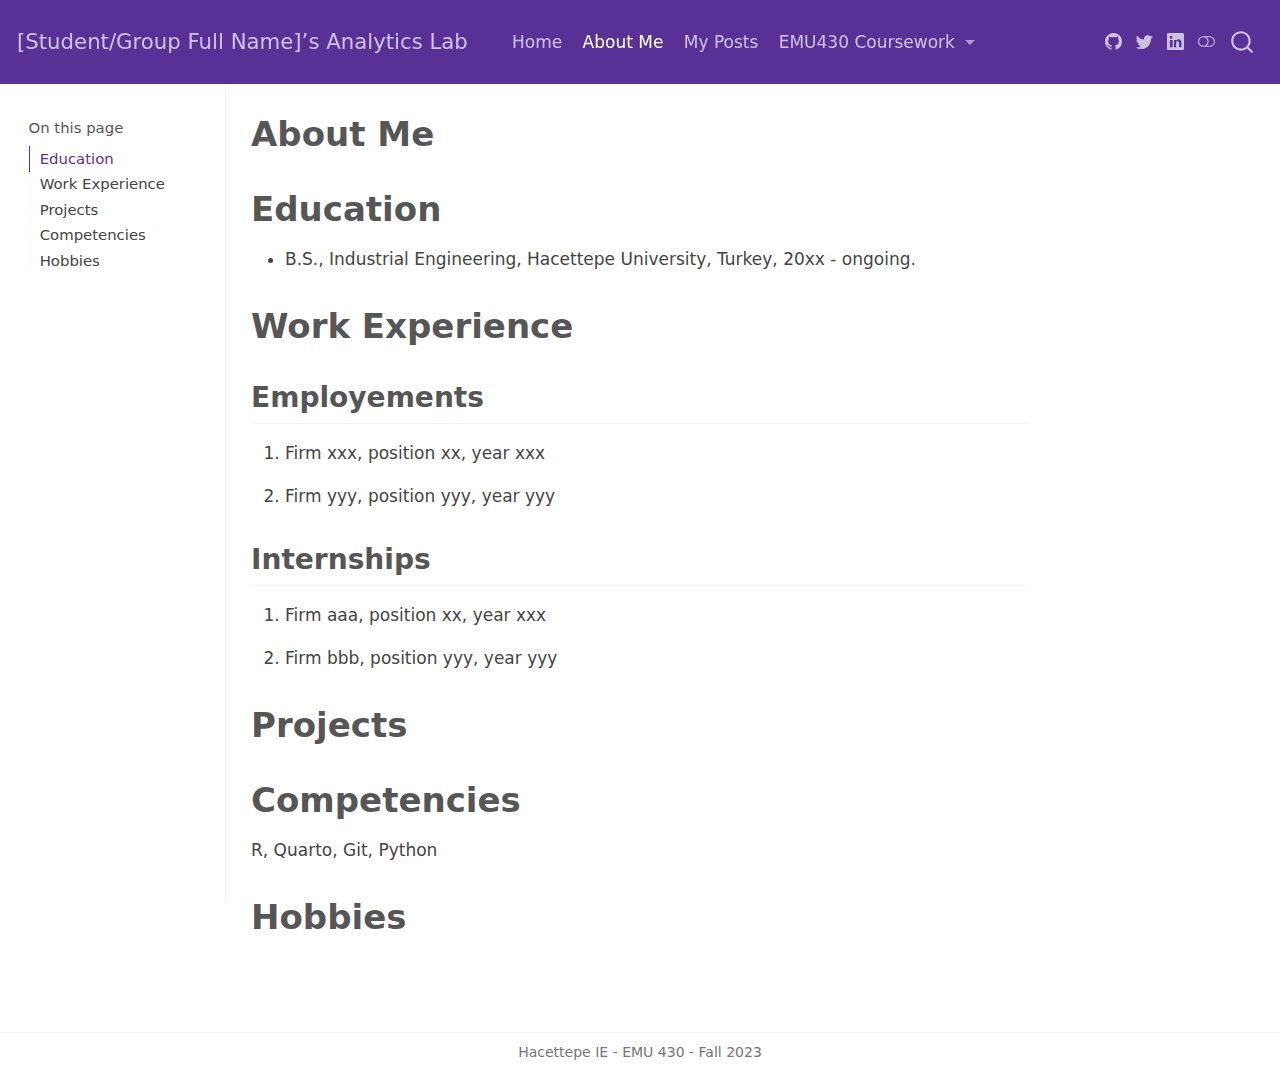
==== docs/about.html @ af033f76 "Initial commit" ====
<!DOCTYPE html>
<html xmlns="http://www.w3.org/1999/xhtml" lang="en" xml:lang="en"><head>

<meta charset="utf-8">
<meta name="generator" content="quarto-1.3.450">

<meta name="viewport" content="width=device-width, initial-scale=1.0, user-scalable=yes">


<title>[Student/Group Full Name]’s Analytics Lab - About Me</title>
<style>
code{white-space: pre-wrap;}
span.smallcaps{font-variant: small-caps;}
div.columns{display: flex; gap: min(4vw, 1.5em);}
div.column{flex: auto; overflow-x: auto;}
div.hanging-indent{margin-left: 1.5em; text-indent: -1.5em;}
ul.task-list{list-style: none;}
ul.task-list li input[type="checkbox"] {
  width: 0.8em;
  margin: 0 0.8em 0.2em -1em; /* quarto-specific, see https://github.com/quarto-dev/quarto-cli/issues/4556 */ 
  vertical-align: middle;
}
</style>


<script src="site_libs/quarto-nav/quarto-nav.js"></script>
<script src="site_libs/quarto-nav/headroom.min.js"></script>
<script src="site_libs/clipboard/clipboard.min.js"></script>
<script src="site_libs/quarto-search/autocomplete.umd.js"></script>
<script src="site_libs/quarto-search/fuse.min.js"></script>
<script src="site_libs/quarto-search/quarto-search.js"></script>
<meta name="quarto:offset" content="./">
<script src="site_libs/quarto-html/quarto.js"></script>
<script src="site_libs/quarto-html/popper.min.js"></script>
<script src="site_libs/quarto-html/tippy.umd.min.js"></script>
<script src="site_libs/quarto-html/anchor.min.js"></script>
<link href="site_libs/quarto-html/tippy.css" rel="stylesheet">
<link href="site_libs/quarto-html/quarto-syntax-highlighting.css" rel="stylesheet" class="quarto-color-scheme" id="quarto-text-highlighting-styles">
<link href="site_libs/quarto-html/quarto-syntax-highlighting-dark.css" rel="prefetch" class="quarto-color-scheme quarto-color-alternate" id="quarto-text-highlighting-styles">
<script src="site_libs/bootstrap/bootstrap.min.js"></script>
<link href="site_libs/bootstrap/bootstrap-icons.css" rel="stylesheet">
<link href="site_libs/bootstrap/bootstrap.min.css" rel="stylesheet" class="quarto-color-scheme" id="quarto-bootstrap" data-mode="light">
<link href="site_libs/bootstrap/bootstrap-dark.min.css" rel="prefetch" class="quarto-color-scheme quarto-color-alternate" id="quarto-bootstrap" data-mode="dark">
<script id="quarto-search-options" type="application/json">{
  "location": "navbar",
  "copy-button": false,
  "collapse-after": 3,
  "panel-placement": "end",
  "type": "overlay",
  "limit": 20,
  "language": {
    "search-no-results-text": "No results",
    "search-matching-documents-text": "matching documents",
    "search-copy-link-title": "Copy link to search",
    "search-hide-matches-text": "Hide additional matches",
    "search-more-match-text": "more match in this document",
    "search-more-matches-text": "more matches in this document",
    "search-clear-button-title": "Clear",
    "search-detached-cancel-button-title": "Cancel",
    "search-submit-button-title": "Submit",
    "search-label": "Search"
  }
}</script>


<link rel="stylesheet" href="styles.css">
</head>

<body class="docked nav-fixed">

<div id="quarto-search-results"></div>
  <header id="quarto-header" class="headroom fixed-top">
    <nav class="navbar navbar-expand-lg navbar-dark ">
      <div class="navbar-container container-fluid">
      <div class="navbar-brand-container">
    <a class="navbar-brand" href="./index.html">
    <span class="navbar-title">[Student/Group Full Name]’s Analytics Lab</span>
    </a>
  </div>
            <div id="quarto-search" class="" title="Search"></div>
          <button class="navbar-toggler" type="button" data-bs-toggle="collapse" data-bs-target="#navbarCollapse" aria-controls="navbarCollapse" aria-expanded="false" aria-label="Toggle navigation" onclick="if (window.quartoToggleHeadroom) { window.quartoToggleHeadroom(); }">
  <span class="navbar-toggler-icon"></span>
</button>
          <div class="collapse navbar-collapse" id="navbarCollapse">
            <ul class="navbar-nav navbar-nav-scroll me-auto">
  <li class="nav-item">
    <a class="nav-link" href="./index.html" rel="" target="">
 <span class="menu-text">Home</span></a>
  </li>  
  <li class="nav-item">
    <a class="nav-link active" href="./about.html" rel="" target="" aria-current="page">
 <span class="menu-text">About Me</span></a>
  </li>  
  <li class="nav-item">
    <a class="nav-link" href="./posts.html" rel="" target="">
 <span class="menu-text">My Posts</span></a>
  </li>  
  <li class="nav-item dropdown ">
    <a class="nav-link dropdown-toggle" href="#" id="nav-menu-emu430-coursework" role="button" data-bs-toggle="dropdown" aria-expanded="false" rel="" target="">
 <span class="menu-text">EMU430 Coursework</span>
    </a>
    <ul class="dropdown-menu" aria-labelledby="nav-menu-emu430-coursework">    
        <li>
    <a class="dropdown-item" href="./assignments.html" rel="" target="">
 <span class="dropdown-text">Assignments</span></a>
  </li>  
        <li>
    <a class="dropdown-item" href="./project.html" rel="" target="">
 <span class="dropdown-text">Project</span></a>
  </li>  
    </ul>
  </li>
</ul>
            <div class="quarto-navbar-tools ms-auto tools-wide">
    <a href="https://twitter.com" rel="" title="" class="quarto-navigation-tool px-1" aria-label=""><i class="bi bi-github"></i></a>
    <a href="https://twitter.com" rel="" title="" class="quarto-navigation-tool px-1" aria-label=""><i class="bi bi-twitter"></i></a>
    <a href="https://linkedin.com" rel="" title="" class="quarto-navigation-tool px-1" aria-label=""><i class="bi bi-linkedin"></i></a>
  <a href="" class="quarto-color-scheme-toggle quarto-navigation-tool  px-1" onclick="window.quartoToggleColorScheme(); return false;" title="Toggle dark mode"><i class="bi"></i></a>
</div>
          </div> <!-- /navcollapse -->
      </div> <!-- /container-fluid -->
    </nav>
</header>
<!-- content -->
<div id="quarto-content" class="quarto-container page-columns page-rows-contents page-layout-article page-navbar">
<!-- sidebar -->
  <nav id="quarto-sidebar" class="sidebar collapse collapse-horizontal sidebar-navigation docked overflow-auto">
    <nav id="TOC" role="doc-toc" class="toc-active">
    <h2 id="toc-title">On this page</h2>
   
  <ul>
  <li><a href="#education" id="toc-education" class="nav-link active" data-scroll-target="#education">Education</a></li>
  <li><a href="#work-experience" id="toc-work-experience" class="nav-link" data-scroll-target="#work-experience">Work Experience</a>
  <ul class="collapse">
  <li><a href="#employements" id="toc-employements" class="nav-link" data-scroll-target="#employements">Employements</a></li>
  <li><a href="#internships" id="toc-internships" class="nav-link" data-scroll-target="#internships">Internships</a></li>
  </ul></li>
  <li><a href="#projects" id="toc-projects" class="nav-link" data-scroll-target="#projects">Projects</a></li>
  <li><a href="#competencies" id="toc-competencies" class="nav-link" data-scroll-target="#competencies">Competencies</a></li>
  <li><a href="#hobbies" id="toc-hobbies" class="nav-link" data-scroll-target="#hobbies">Hobbies</a></li>
  </ul>
</nav>
</nav>
<div id="quarto-sidebar-glass" data-bs-toggle="collapse" data-bs-target="#quarto-sidebar,#quarto-sidebar-glass"></div>
<!-- margin-sidebar -->
    <div id="quarto-margin-sidebar" class="sidebar margin-sidebar">
    </div>
<!-- main -->
<main class="content" id="quarto-document-content">

<header id="title-block-header" class="quarto-title-block default">
<div class="quarto-title">
<h1 class="title">About Me</h1>
</div>



<div class="quarto-title-meta">

    
  
    
  </div>
  

</header>

<section id="education" class="level1">
<h1>Education</h1>
<ul>
<li>B.S., Industrial Engineering, Hacettepe University, Turkey, 20xx - ongoing.</li>
</ul>
</section>
<section id="work-experience" class="level1">
<h1>Work Experience</h1>
<section id="employements" class="level2">
<h2 class="anchored" data-anchor-id="employements">Employements</h2>
<ol type="1">
<li><p>Firm xxx, position xx, year xxx</p></li>
<li><p>Firm yyy, position yyy, year yyy</p></li>
</ol>
</section>
<section id="internships" class="level2">
<h2 class="anchored" data-anchor-id="internships">Internships</h2>
<ol type="1">
<li><p>Firm aaa, position xx, year xxx</p></li>
<li><p>Firm bbb, position yyy, year yyy</p></li>
</ol>
</section>
</section>
<section id="projects" class="level1">
<h1>Projects</h1>
</section>
<section id="competencies" class="level1">
<h1>Competencies</h1>
<p>R, Quarto, Git, Python</p>
</section>
<section id="hobbies" class="level1">
<h1>Hobbies</h1>


</section>

<a onclick="window.scrollTo(0, 0); return false;" role="button" id="quarto-back-to-top"><i class="bi bi-arrow-up"></i> Back to top</a></main> <!-- /main -->
<script id="quarto-html-after-body" type="application/javascript">
window.document.addEventListener("DOMContentLoaded", function (event) {
  const toggleBodyColorMode = (bsSheetEl) => {
    const mode = bsSheetEl.getAttribute("data-mode");
    const bodyEl = window.document.querySelector("body");
    if (mode === "dark") {
      bodyEl.classList.add("quarto-dark");
      bodyEl.classList.remove("quarto-light");
    } else {
      bodyEl.classList.add("quarto-light");
      bodyEl.classList.remove("quarto-dark");
    }
  }
  const toggleBodyColorPrimary = () => {
    const bsSheetEl = window.document.querySelector("link#quarto-bootstrap");
    if (bsSheetEl) {
      toggleBodyColorMode(bsSheetEl);
    }
  }
  toggleBodyColorPrimary();  
  const disableStylesheet = (stylesheets) => {
    for (let i=0; i < stylesheets.length; i++) {
      const stylesheet = stylesheets[i];
      stylesheet.rel = 'prefetch';
    }
  }
  const enableStylesheet = (stylesheets) => {
    for (let i=0; i < stylesheets.length; i++) {
      const stylesheet = stylesheets[i];
      stylesheet.rel = 'stylesheet';
    }
  }
  const manageTransitions = (selector, allowTransitions) => {
    const els = window.document.querySelectorAll(selector);
    for (let i=0; i < els.length; i++) {
      const el = els[i];
      if (allowTransitions) {
        el.classList.remove('notransition');
      } else {
        el.classList.add('notransition');
      }
    }
  }
  const toggleColorMode = (alternate) => {
    // Switch the stylesheets
    const alternateStylesheets = window.document.querySelectorAll('link.quarto-color-scheme.quarto-color-alternate');
    manageTransitions('#quarto-margin-sidebar .nav-link', false);
    if (alternate) {
      enableStylesheet(alternateStylesheets);
      for (const sheetNode of alternateStylesheets) {
        if (sheetNode.id === "quarto-bootstrap") {
          toggleBodyColorMode(sheetNode);
        }
      }
    } else {
      disableStylesheet(alternateStylesheets);
      toggleBodyColorPrimary();
    }
    manageTransitions('#quarto-margin-sidebar .nav-link', true);
    // Switch the toggles
    const toggles = window.document.querySelectorAll('.quarto-color-scheme-toggle');
    for (let i=0; i < toggles.length; i++) {
      const toggle = toggles[i];
      if (toggle) {
        if (alternate) {
          toggle.classList.add("alternate");     
        } else {
          toggle.classList.remove("alternate");
        }
      }
    }
    // Hack to workaround the fact that safari doesn't
    // properly recolor the scrollbar when toggling (#1455)
    if (navigator.userAgent.indexOf('Safari') > 0 && navigator.userAgent.indexOf('Chrome') == -1) {
      manageTransitions("body", false);
      window.scrollTo(0, 1);
      setTimeout(() => {
        window.scrollTo(0, 0);
        manageTransitions("body", true);
      }, 40);  
    }
  }
  const isFileUrl = () => { 
    return window.location.protocol === 'file:';
  }
  const hasAlternateSentinel = () => {  
    let styleSentinel = getColorSchemeSentinel();
    if (styleSentinel !== null) {
      return styleSentinel === "alternate";
    } else {
      return false;
    }
  }
  const setStyleSentinel = (alternate) => {
    const value = alternate ? "alternate" : "default";
    if (!isFileUrl()) {
      window.localStorage.setItem("quarto-color-scheme", value);
    } else {
      localAlternateSentinel = value;
    }
  }
  const getColorSchemeSentinel = () => {
    if (!isFileUrl()) {
      const storageValue = window.localStorage.getItem("quarto-color-scheme");
      return storageValue != null ? storageValue : localAlternateSentinel;
    } else {
      return localAlternateSentinel;
    }
  }
  let localAlternateSentinel = 'default';
  // Dark / light mode switch
  window.quartoToggleColorScheme = () => {
    // Read the current dark / light value 
    let toAlternate = !hasAlternateSentinel();
    toggleColorMode(toAlternate);
    setStyleSentinel(toAlternate);
  };
  // Ensure there is a toggle, if there isn't float one in the top right
  if (window.document.querySelector('.quarto-color-scheme-toggle') === null) {
    const a = window.document.createElement('a');
    a.classList.add('top-right');
    a.classList.add('quarto-color-scheme-toggle');
    a.href = "";
    a.onclick = function() { try { window.quartoToggleColorScheme(); } catch {} return false; };
    const i = window.document.createElement("i");
    i.classList.add('bi');
    a.appendChild(i);
    window.document.body.appendChild(a);
  }
  // Switch to dark mode if need be
  if (hasAlternateSentinel()) {
    toggleColorMode(true);
  } else {
    toggleColorMode(false);
  }
  const icon = "";
  const anchorJS = new window.AnchorJS();
  anchorJS.options = {
    placement: 'right',
    icon: icon
  };
  anchorJS.add('.anchored');
  const isCodeAnnotation = (el) => {
    for (const clz of el.classList) {
      if (clz.startsWith('code-annotation-')) {                     
        return true;
      }
    }
    return false;
  }
  const clipboard = new window.ClipboardJS('.code-copy-button', {
    text: function(trigger) {
      const codeEl = trigger.previousElementSibling.cloneNode(true);
      for (const childEl of codeEl.children) {
        if (isCodeAnnotation(childEl)) {
          childEl.remove();
        }
      }
      return codeEl.innerText;
    }
  });
  clipboard.on('success', function(e) {
    // button target
    const button = e.trigger;
    // don't keep focus
    button.blur();
    // flash "checked"
    button.classList.add('code-copy-button-checked');
    var currentTitle = button.getAttribute("title");
    button.setAttribute("title", "Copied!");
    let tooltip;
    if (window.bootstrap) {
      button.setAttribute("data-bs-toggle", "tooltip");
      button.setAttribute("data-bs-placement", "left");
      button.setAttribute("data-bs-title", "Copied!");
      tooltip = new bootstrap.Tooltip(button, 
        { trigger: "manual", 
          customClass: "code-copy-button-tooltip",
          offset: [0, -8]});
      tooltip.show();    
    }
    setTimeout(function() {
      if (tooltip) {
        tooltip.hide();
        button.removeAttribute("data-bs-title");
        button.removeAttribute("data-bs-toggle");
        button.removeAttribute("data-bs-placement");
      }
      button.setAttribute("title", currentTitle);
      button.classList.remove('code-copy-button-checked');
    }, 1000);
    // clear code selection
    e.clearSelection();
  });
  function tippyHover(el, contentFn) {
    const config = {
      allowHTML: true,
      content: contentFn,
      maxWidth: 500,
      delay: 100,
      arrow: false,
      appendTo: function(el) {
          return el.parentElement;
      },
      interactive: true,
      interactiveBorder: 10,
      theme: 'quarto',
      placement: 'bottom-start'
    };
    window.tippy(el, config); 
  }
  const noterefs = window.document.querySelectorAll('a[role="doc-noteref"]');
  for (var i=0; i<noterefs.length; i++) {
    const ref = noterefs[i];
    tippyHover(ref, function() {
      // use id or data attribute instead here
      let href = ref.getAttribute('data-footnote-href') || ref.getAttribute('href');
      try { href = new URL(href).hash; } catch {}
      const id = href.replace(/^#\/?/, "");
      const note = window.document.getElementById(id);
      return note.innerHTML;
    });
  }
      let selectedAnnoteEl;
      const selectorForAnnotation = ( cell, annotation) => {
        let cellAttr = 'data-code-cell="' + cell + '"';
        let lineAttr = 'data-code-annotation="' +  annotation + '"';
        const selector = 'span[' + cellAttr + '][' + lineAttr + ']';
        return selector;
      }
      const selectCodeLines = (annoteEl) => {
        const doc = window.document;
        const targetCell = annoteEl.getAttribute("data-target-cell");
        const targetAnnotation = annoteEl.getAttribute("data-target-annotation");
        const annoteSpan = window.document.querySelector(selectorForAnnotation(targetCell, targetAnnotation));
        const lines = annoteSpan.getAttribute("data-code-lines").split(",");
        const lineIds = lines.map((line) => {
          return targetCell + "-" + line;
        })
        let top = null;
        let height = null;
        let parent = null;
        if (lineIds.length > 0) {
            //compute the position of the single el (top and bottom and make a div)
            const el = window.document.getElementById(lineIds[0]);
            top = el.offsetTop;
            height = el.offsetHeight;
            parent = el.parentElement.parentElement;
          if (lineIds.length > 1) {
            const lastEl = window.document.getElementById(lineIds[lineIds.length - 1]);
            const bottom = lastEl.offsetTop + lastEl.offsetHeight;
            height = bottom - top;
          }
          if (top !== null && height !== null && parent !== null) {
            // cook up a div (if necessary) and position it 
            let div = window.document.getElementById("code-annotation-line-highlight");
            if (div === null) {
              div = window.document.createElement("div");
              div.setAttribute("id", "code-annotation-line-highlight");
              div.style.position = 'absolute';
              parent.appendChild(div);
            }
            div.style.top = top - 2 + "px";
            div.style.height = height + 4 + "px";
            let gutterDiv = window.document.getElementById("code-annotation-line-highlight-gutter");
            if (gutterDiv === null) {
              gutterDiv = window.document.createElement("div");
              gutterDiv.setAttribute("id", "code-annotation-line-highlight-gutter");
              gutterDiv.style.position = 'absolute';
              const codeCell = window.document.getElementById(targetCell);
              const gutter = codeCell.querySelector('.code-annotation-gutter');
              gutter.appendChild(gutterDiv);
            }
            gutterDiv.style.top = top - 2 + "px";
            gutterDiv.style.height = height + 4 + "px";
          }
          selectedAnnoteEl = annoteEl;
        }
      };
      const unselectCodeLines = () => {
        const elementsIds = ["code-annotation-line-highlight", "code-annotation-line-highlight-gutter"];
        elementsIds.forEach((elId) => {
          const div = window.document.getElementById(elId);
          if (div) {
            div.remove();
          }
        });
        selectedAnnoteEl = undefined;
      };
      // Attach click handler to the DT
      const annoteDls = window.document.querySelectorAll('dt[data-target-cell]');
      for (const annoteDlNode of annoteDls) {
        annoteDlNode.addEventListener('click', (event) => {
          const clickedEl = event.target;
          if (clickedEl !== selectedAnnoteEl) {
            unselectCodeLines();
            const activeEl = window.document.querySelector('dt[data-target-cell].code-annotation-active');
            if (activeEl) {
              activeEl.classList.remove('code-annotation-active');
            }
            selectCodeLines(clickedEl);
            clickedEl.classList.add('code-annotation-active');
          } else {
            // Unselect the line
            unselectCodeLines();
            clickedEl.classList.remove('code-annotation-active');
          }
        });
      }
  const findCites = (el) => {
    const parentEl = el.parentElement;
    if (parentEl) {
      const cites = parentEl.dataset.cites;
      if (cites) {
        return {
          el,
          cites: cites.split(' ')
        };
      } else {
        return findCites(el.parentElement)
      }
    } else {
      return undefined;
    }
  };
  var bibliorefs = window.document.querySelectorAll('a[role="doc-biblioref"]');
  for (var i=0; i<bibliorefs.length; i++) {
    const ref = bibliorefs[i];
    const citeInfo = findCites(ref);
    if (citeInfo) {
      tippyHover(citeInfo.el, function() {
        var popup = window.document.createElement('div');
        citeInfo.cites.forEach(function(cite) {
          var citeDiv = window.document.createElement('div');
          citeDiv.classList.add('hanging-indent');
          citeDiv.classList.add('csl-entry');
          var biblioDiv = window.document.getElementById('ref-' + cite);
          if (biblioDiv) {
            citeDiv.innerHTML = biblioDiv.innerHTML;
          }
          popup.appendChild(citeDiv);
        });
        return popup.innerHTML;
      });
    }
  }
});
</script>
</div> <!-- /content -->
<footer class="footer">
  <div class="nav-footer">
    <div class="nav-footer-left">
      &nbsp;
    </div>   
    <div class="nav-footer-center">Hacettepe IE - EMU 430 - Fall 2023</div>
    <div class="nav-footer-right">
      &nbsp;
    </div>
  </div>
</footer>



</body></html>
---- docs/site_libs/quarto-html/tippy.css ----
.tippy-box[data-animation=fade][data-state=hidden]{opacity:0}[data-tippy-root]{max-width:calc(100vw - 10px)}.tippy-box{position:relative;background-color:#333;color:#fff;border-radius:4px;font-size:14px;line-height:1.4;white-space:normal;outline:0;transition-property:transform,visibility,opacity}.tippy-box[data-placement^=top]>.tippy-arrow{bottom:0}.tippy-box[data-placement^=top]>.tippy-arrow:before{bottom:-7px;left:0;border-width:8px 8px 0;border-top-color:initial;transform-origin:center top}.tippy-box[data-placement^=bottom]>.tippy-arrow{top:0}.tippy-box[data-placement^=bottom]>.tippy-arrow:before{top:-7px;left:0;border-width:0 8px 8px;border-bottom-color:initial;transform-origin:center bottom}.tippy-box[data-placement^=left]>.tippy-arrow{right:0}.tippy-box[data-placement^=left]>.tippy-arrow:before{border-width:8px 0 8px 8px;border-left-color:initial;right:-7px;transform-origin:center left}.tippy-box[data-placement^=right]>.tippy-arrow{left:0}.tippy-box[data-placement^=right]>.tippy-arrow:before{left:-7px;border-width:8px 8px 8px 0;border-right-color:initial;transform-origin:center right}.tippy-box[data-inertia][data-state=visible]{transition-timing-function:cubic-bezier(.54,1.5,.38,1.11)}.tippy-arrow{width:16px;height:16px;color:#333}.tippy-arrow:before{content:"";position:absolute;border-color:transparent;border-style:solid}.tippy-content{position:relative;padding:5px 9px;z-index:1}
---- docs/site_libs/quarto-html/quarto-syntax-highlighting.css ----
/* quarto syntax highlight colors */
:root {
  --quarto-hl-ot-color: #003B4F;
  --quarto-hl-at-color: #657422;
  --quarto-hl-ss-color: #20794D;
  --quarto-hl-an-color: #5E5E5E;
  --quarto-hl-fu-color: #4758AB;
  --quarto-hl-st-color: #20794D;
  --quarto-hl-cf-color: #003B4F;
  --quarto-hl-op-color: #5E5E5E;
  --quarto-hl-er-color: #AD0000;
  --quarto-hl-bn-color: #AD0000;
  --quarto-hl-al-color: #AD0000;
  --quarto-hl-va-color: #111111;
  --quarto-hl-bu-color: inherit;
  --quarto-hl-ex-color: inherit;
  --quarto-hl-pp-color: #AD0000;
  --quarto-hl-in-color: #5E5E5E;
  --quarto-hl-vs-color: #20794D;
  --quarto-hl-wa-color: #5E5E5E;
  --quarto-hl-do-color: #5E5E5E;
  --quarto-hl-im-color: #00769E;
  --quarto-hl-ch-color: #20794D;
  --quarto-hl-dt-color: #AD0000;
  --quarto-hl-fl-color: #AD0000;
  --quarto-hl-co-color: #5E5E5E;
  --quarto-hl-cv-color: #5E5E5E;
  --quarto-hl-cn-color: #8f5902;
  --quarto-hl-sc-color: #5E5E5E;
  --quarto-hl-dv-color: #AD0000;
  --quarto-hl-kw-color: #003B4F;
}

/* other quarto variables */
:root {
  --quarto-font-monospace: SFMono-Regular, Menlo, Monaco, Consolas, "Liberation Mono", "Courier New", monospace;
}

pre > code.sourceCode > span {
  color: #003B4F;
}

code span {
  color: #003B4F;
}

code.sourceCode > span {
  color: #003B4F;
}

div.sourceCode,
div.sourceCode pre.sourceCode {
  color: #003B4F;
}

code span.ot {
  color: #003B4F;
  font-style: inherit;
}

code span.at {
  color: #657422;
  font-style: inherit;
}

code span.ss {
  color: #20794D;
  font-style: inherit;
}

code span.an {
  color: #5E5E5E;
  font-style: inherit;
}

code span.fu {
  color: #4758AB;
  font-style: inherit;
}

code span.st {
  color: #20794D;
  font-style: inherit;
}

code span.cf {
  color: #003B4F;
  font-style: inherit;
}

code span.op {
  color: #5E5E5E;
  font-style: inherit;
}

code span.er {
  color: #AD0000;
  font-style: inherit;
}

code span.bn {
  color: #AD0000;
  font-style: inherit;
}

code span.al {
  color: #AD0000;
  font-style: inherit;
}

code span.va {
  color: #111111;
  font-style: inherit;
}

code span.bu {
  font-style: inherit;
}

code span.ex {
  font-style: inherit;
}

code span.pp {
  color: #AD0000;
  font-style: inherit;
}

code span.in {
  color: #5E5E5E;
  font-style: inherit;
}

code span.vs {
  color: #20794D;
  font-style: inherit;
}

code span.wa {
  color: #5E5E5E;
  font-style: italic;
}

code span.do {
  color: #5E5E5E;
  font-style: italic;
}

code span.im {
  color: #00769E;
  font-style: inherit;
}

code span.ch {
  color: #20794D;
  font-style: inherit;
}

code span.dt {
  color: #AD0000;
  font-style: inherit;
}

code span.fl {
  color: #AD0000;
  font-style: inherit;
}

code span.co {
  color: #5E5E5E;
  font-style: inherit;
}

code span.cv {
  color: #5E5E5E;
  font-style: italic;
}

code span.cn {
  color: #8f5902;
  font-style: inherit;
}

code span.sc {
  color: #5E5E5E;
  font-style: inherit;
}

code span.dv {
  color: #AD0000;
  font-style: inherit;
}

code span.kw {
  color: #003B4F;
  font-style: inherit;
}

.prevent-inlining {
  content: "</";
}

/*# sourceMappingURL=debc5d5d77c3f9108843748ff7464032.css.map */
---- docs/site_libs/quarto-html/quarto-syntax-highlighting-dark.css ----
/* quarto syntax highlight colors */
:root {
  --quarto-hl-al-color: #f07178;
  --quarto-hl-an-color: #d4d0ab;
  --quarto-hl-at-color: #00e0e0;
  --quarto-hl-bn-color: #d4d0ab;
  --quarto-hl-bu-color: #abe338;
  --quarto-hl-ch-color: #abe338;
  --quarto-hl-co-color: #f8f8f2;
  --quarto-hl-cv-color: #ffd700;
  --quarto-hl-cn-color: #ffd700;
  --quarto-hl-cf-color: #ffa07a;
  --quarto-hl-dt-color: #ffa07a;
  --quarto-hl-dv-color: #d4d0ab;
  --quarto-hl-do-color: #f8f8f2;
  --quarto-hl-er-color: #f07178;
  --quarto-hl-ex-color: #00e0e0;
  --quarto-hl-fl-color: #d4d0ab;
  --quarto-hl-fu-color: #ffa07a;
  --quarto-hl-im-color: #abe338;
  --quarto-hl-in-color: #d4d0ab;
  --quarto-hl-kw-color: #ffa07a;
  --quarto-hl-op-color: #ffa07a;
  --quarto-hl-ot-color: #00e0e0;
  --quarto-hl-pp-color: #dcc6e0;
  --quarto-hl-re-color: #00e0e0;
  --quarto-hl-sc-color: #abe338;
  --quarto-hl-ss-color: #abe338;
  --quarto-hl-st-color: #abe338;
  --quarto-hl-va-color: #00e0e0;
  --quarto-hl-vs-color: #abe338;
  --quarto-hl-wa-color: #dcc6e0;
}

/* other quarto variables */
:root {
  --quarto-font-monospace: SFMono-Regular, Menlo, Monaco, Consolas, "Liberation Mono", "Courier New", monospace;
}

code span.al {
  background-color: #2a0f15;
  font-weight: bold;
  color: #f07178;
}

code span.an {
  color: #d4d0ab;
}

code span.at {
  color: #00e0e0;
}

code span.bn {
  color: #d4d0ab;
}

code span.bu {
  color: #abe338;
}

code span.ch {
  color: #abe338;
}

code span.co {
  font-style: italic;
  color: #f8f8f2;
}

code span.cv {
  color: #ffd700;
}

code span.cn {
  color: #ffd700;
}

code span.cf {
  font-weight: bold;
  color: #ffa07a;
}

code span.dt {
  color: #ffa07a;
}

code span.dv {
  color: #d4d0ab;
}

code span.do {
  color: #f8f8f2;
}

code span.er {
  color: #f07178;
  text-decoration: underline;
}

code span.ex {
  font-weight: bold;
  color: #00e0e0;
}

code span.fl {
  color: #d4d0ab;
}

code span.fu {
  color: #ffa07a;
}

code span.im {
  color: #abe338;
}

code span.in {
  color: #d4d0ab;
}

code span.kw {
  font-weight: bold;
  color: #ffa07a;
}

pre > code.sourceCode > span {
  color: #f8f8f2;
}

code span {
  color: #f8f8f2;
}

code.sourceCode > span {
  color: #f8f8f2;
}

div.sourceCode,
div.sourceCode pre.sourceCode {
  color: #f8f8f2;
}

code span.op {
  color: #ffa07a;
}

code span.ot {
  color: #00e0e0;
}

code span.pp {
  color: #dcc6e0;
}

code span.re {
  background-color: #f8f8f2;
  color: #00e0e0;
}

code span.sc {
  color: #abe338;
}

code span.ss {
  color: #abe338;
}

code span.st {
  color: #abe338;
}

code span.va {
  color: #00e0e0;
}

code span.vs {
  color: #abe338;
}

code span.wa {
  color: #dcc6e0;
}

.prevent-inlining {
  content: "</";
}

/*# sourceMappingURL=935a306eefa94366c21e1a970dddb765.css.map */
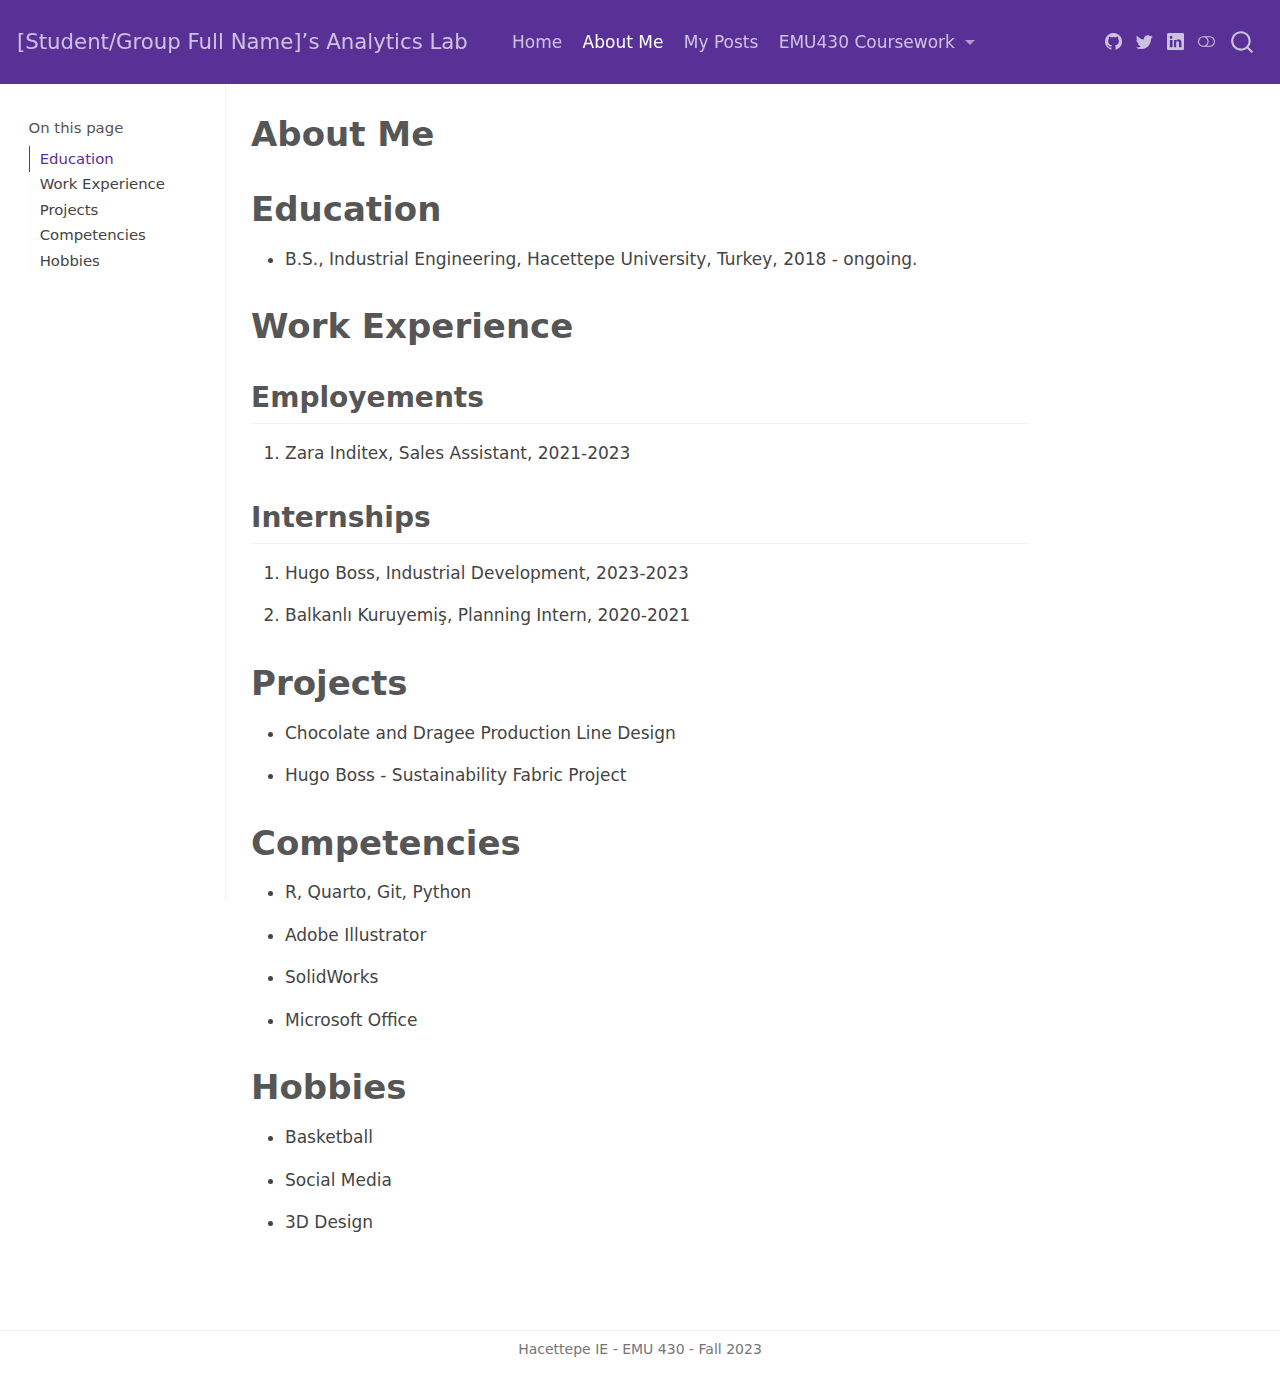
==== commit 0217fb8c: "Deneme" ====
--- a/docs/about.html
+++ b/docs/about.html
@@ -168,7 +168,7 @@
 <section id="education" class="level1">
 <h1>Education</h1>
 <ul>
-<li>B.S., Industrial Engineering, Hacettepe University, Turkey, 20xx - ongoing.</li>
+<li>B.S., Industrial Engineering, Hacettepe University, Turkey, 2018 - ongoing.</li>
 </ul>
 </section>
 <section id="work-experience" class="level1">
@@ -176,27 +176,40 @@
 <section id="employements" class="level2">
 <h2 class="anchored" data-anchor-id="employements">Employements</h2>
 <ol type="1">
-<li><p>Firm xxx, position xx, year xxx</p></li>
-<li><p>Firm yyy, position yyy, year yyy</p></li>
+<li>Zara Inditex, Sales Assistant, 2021-2023</li>
 </ol>
 </section>
 <section id="internships" class="level2">
 <h2 class="anchored" data-anchor-id="internships">Internships</h2>
 <ol type="1">
-<li><p>Firm aaa, position xx, year xxx</p></li>
-<li><p>Firm bbb, position yyy, year yyy</p></li>
+<li><p>Hugo Boss, Industrial Development, 2023-2023</p></li>
+<li><p>Balkanlı Kuruyemiş, Planning Intern, 2020-2021</p></li>
 </ol>
 </section>
 </section>
 <section id="projects" class="level1">
 <h1>Projects</h1>
+<ul>
+<li><p>Chocolate and Dragee Production Line Design</p></li>
+<li><p>Hugo Boss - Sustainability Fabric Project</p></li>
+</ul>
 </section>
 <section id="competencies" class="level1">
 <h1>Competencies</h1>
-<p>R, Quarto, Git, Python</p>
+<ul>
+<li><p>R, Quarto, Git, Python</p></li>
+<li><p>Adobe Illustrator</p></li>
+<li><p>SolidWorks</p></li>
+<li><p>Microsoft Office</p></li>
+</ul>
 </section>
 <section id="hobbies" class="level1">
 <h1>Hobbies</h1>
+<ul>
+<li><p>Basketball</p></li>
+<li><p>Social Media</p></li>
+<li><p>3D Design</p></li>
+</ul>
 
 
 </section>
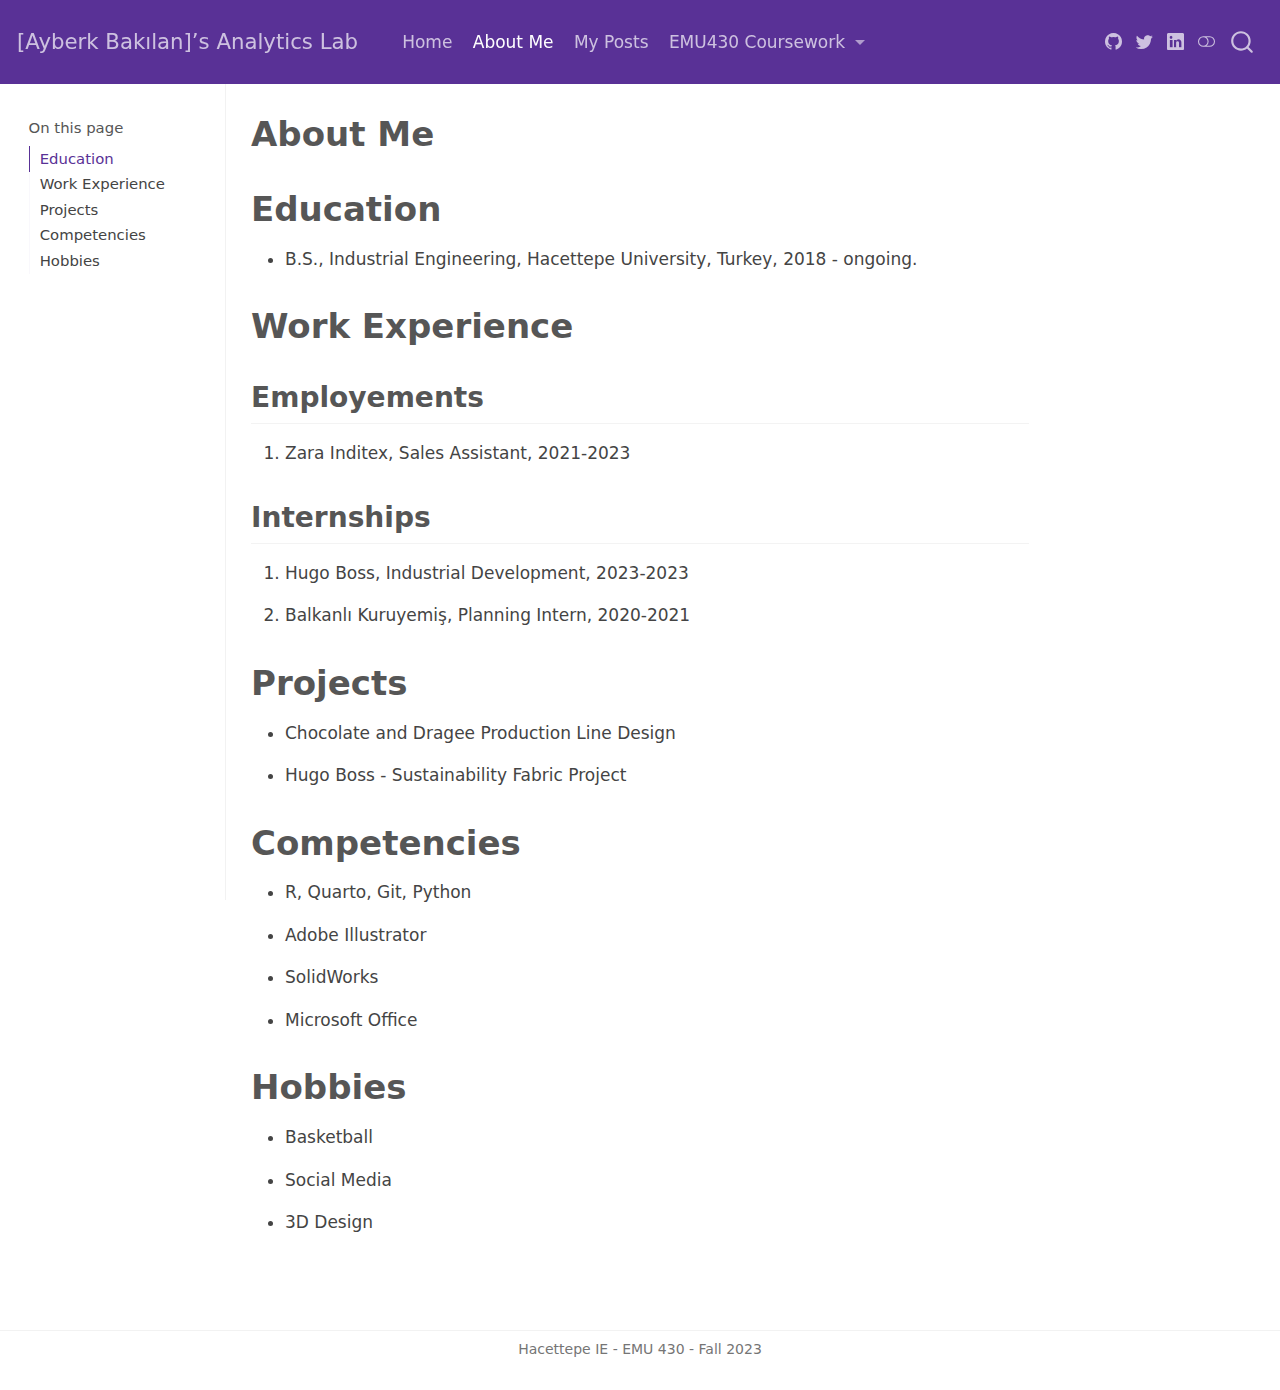
==== commit fccf288d: "deneme4" ====
--- a/docs/about.html
+++ b/docs/about.html
@@ -7,7 +7,7 @@
 <meta name="viewport" content="width=device-width, initial-scale=1.0, user-scalable=yes">
 
 
-<title>[Student/Group Full Name]’s Analytics Lab - About Me</title>
+<title>[Ayberk Bakılan]’s Analytics Lab - About Me</title>
 <style>
 code{white-space: pre-wrap;}
 span.smallcaps{font-variant: small-caps;}
@@ -74,7 +74,7 @@
       <div class="navbar-container container-fluid">
       <div class="navbar-brand-container">
     <a class="navbar-brand" href="./index.html">
-    <span class="navbar-title">[Student/Group Full Name]’s Analytics Lab</span>
+    <span class="navbar-title">[Ayberk Bakılan]’s Analytics Lab</span>
     </a>
   </div>
             <div id="quarto-search" class="" title="Search"></div>
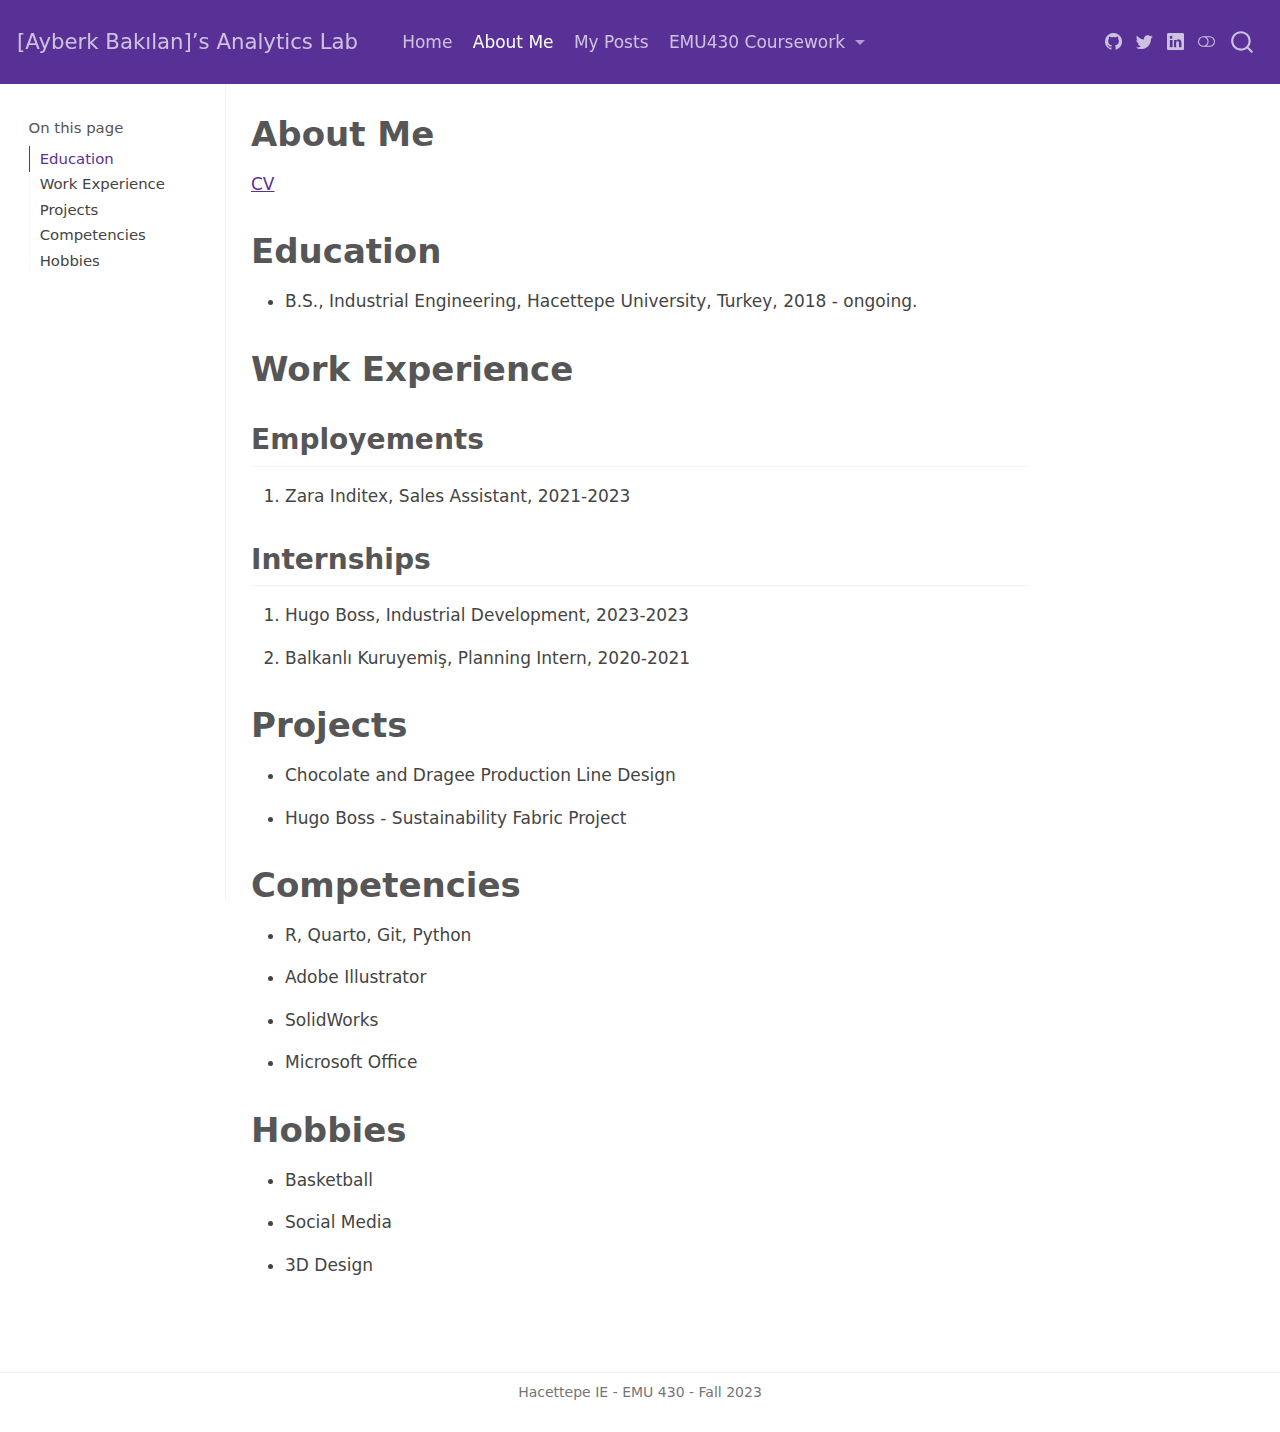
==== commit d591998f: "Bitti" ====
--- a/docs/about.html
+++ b/docs/about.html
@@ -112,9 +112,9 @@
   </li>
 </ul>
             <div class="quarto-navbar-tools ms-auto tools-wide">
-    <a href="https://twitter.com" rel="" title="" class="quarto-navigation-tool px-1" aria-label=""><i class="bi bi-github"></i></a>
+    <a href="https://github.com/AyberkB98" rel="" title="" class="quarto-navigation-tool px-1" aria-label=""><i class="bi bi-github"></i></a>
     <a href="https://twitter.com" rel="" title="" class="quarto-navigation-tool px-1" aria-label=""><i class="bi bi-twitter"></i></a>
-    <a href="https://linkedin.com" rel="" title="" class="quarto-navigation-tool px-1" aria-label=""><i class="bi bi-linkedin"></i></a>
+    <a href="https://linkedin.com/in/ayberk-bak%C4%B1lan-71450a170/" rel="" title="" class="quarto-navigation-tool px-1" aria-label=""><i class="bi bi-linkedin"></i></a>
   <a href="" class="quarto-color-scheme-toggle quarto-navigation-tool  px-1" onclick="window.quartoToggleColorScheme(); return false;" title="Toggle dark mode"><i class="bi"></i></a>
 </div>
           </div> <!-- /navcollapse -->
@@ -165,6 +165,7 @@
 
 </header>
 
+<p><a href="file:///C:/Users/lenovo/Desktop/Work/CV.pdf">CV</a></p>
 <section id="education" class="level1">
 <h1>Education</h1>
 <ul>
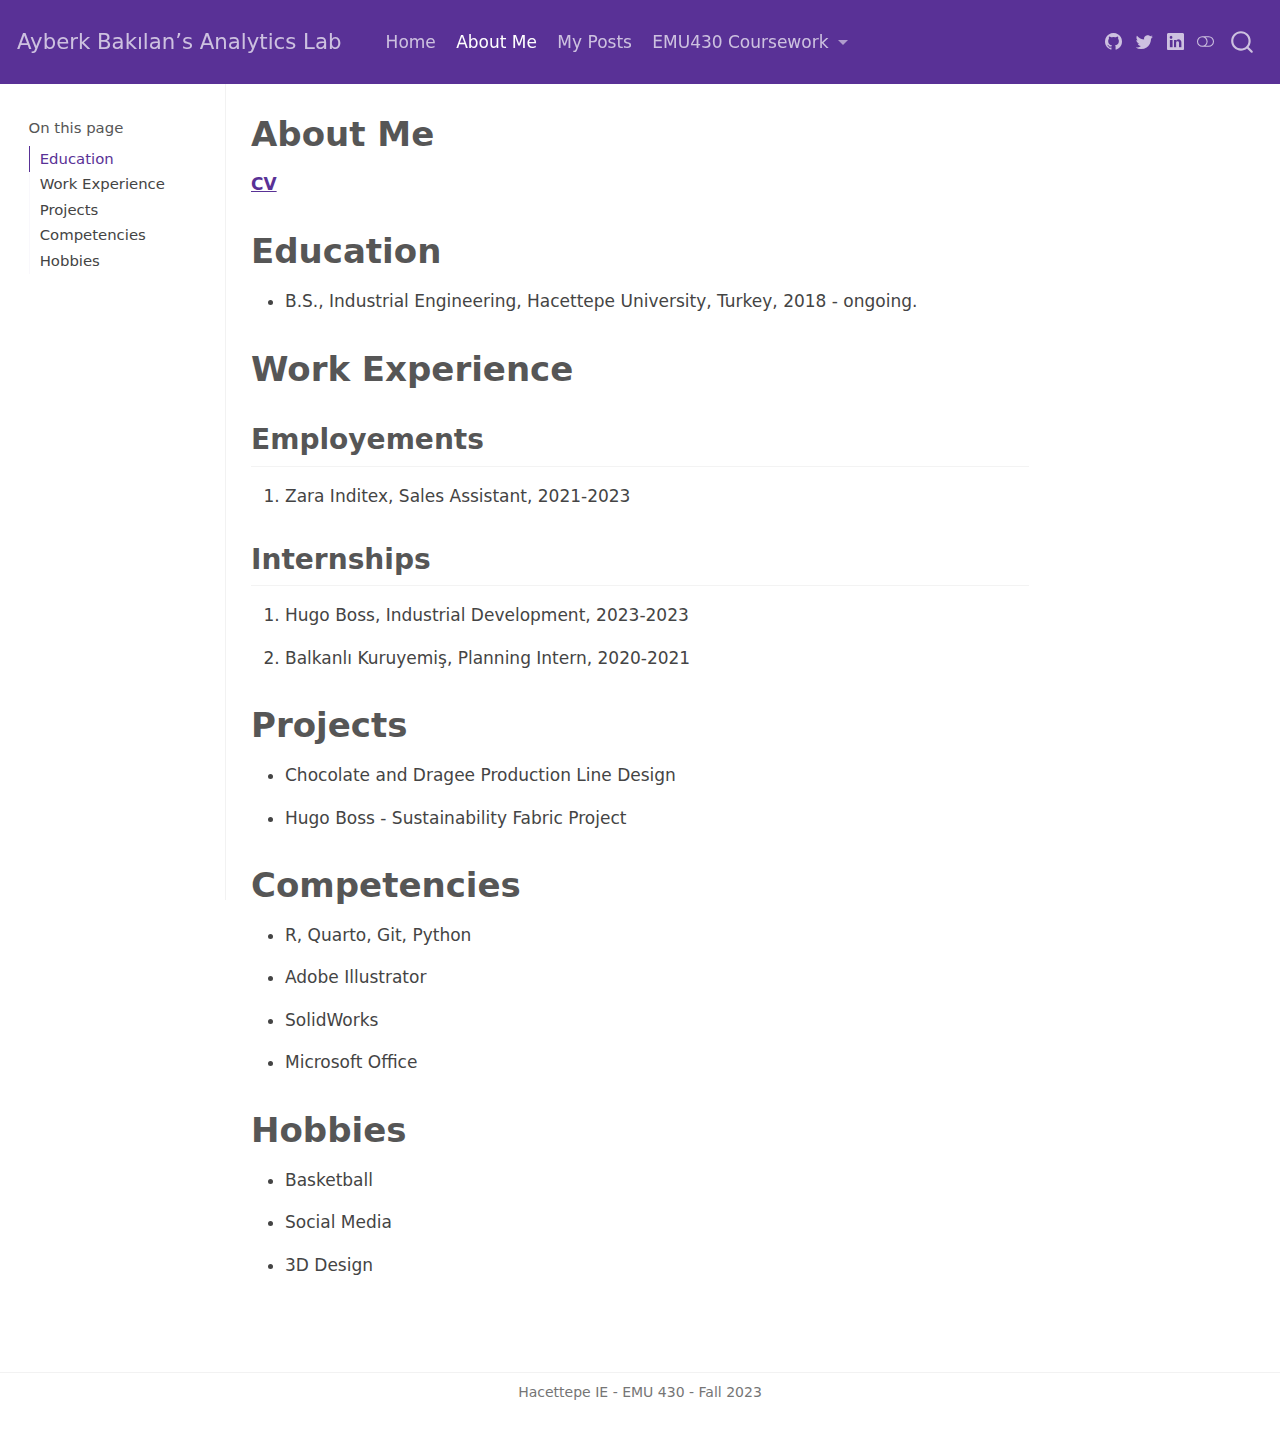
==== commit 608f6526: "Bitti1" ====
--- a/docs/about.html
+++ b/docs/about.html
@@ -7,7 +7,7 @@
 <meta name="viewport" content="width=device-width, initial-scale=1.0, user-scalable=yes">
 
 
-<title>[Ayberk Bakılan]’s Analytics Lab - About Me</title>
+<title>Ayberk Bakılan’s Analytics Lab - About Me</title>
 <style>
 code{white-space: pre-wrap;}
 span.smallcaps{font-variant: small-caps;}
@@ -74,7 +74,7 @@
       <div class="navbar-container container-fluid">
       <div class="navbar-brand-container">
     <a class="navbar-brand" href="./index.html">
-    <span class="navbar-title">[Ayberk Bakılan]’s Analytics Lab</span>
+    <span class="navbar-title">Ayberk Bakılan’s Analytics Lab</span>
     </a>
   </div>
             <div id="quarto-search" class="" title="Search"></div>
@@ -165,7 +165,7 @@
 
 </header>
 
-<p><a href="file:///C:/Users/lenovo/Desktop/Work/CV.pdf">CV</a></p>
+<p><a href="file:///C:/Users/lenovo/Downloads/CV.html"><strong>CV</strong></a></p>
 <section id="education" class="level1">
 <h1>Education</h1>
 <ul>
